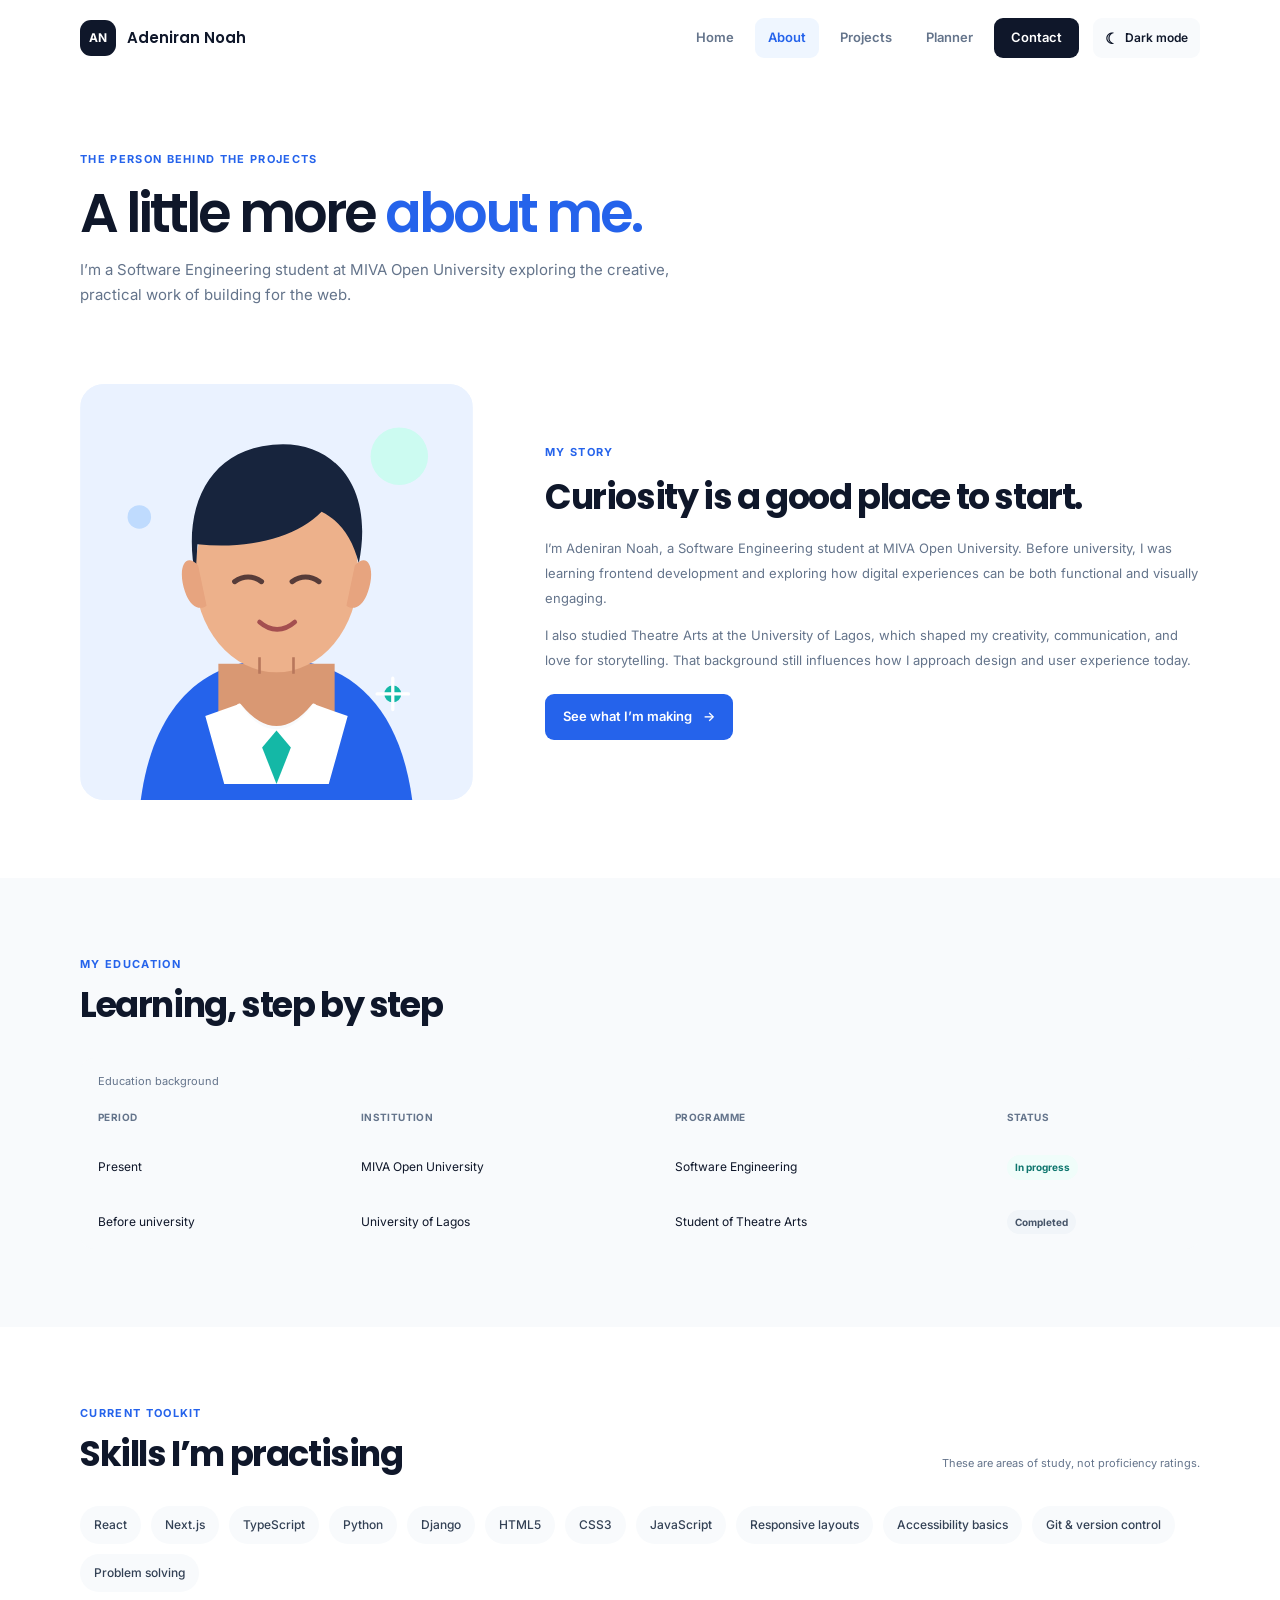
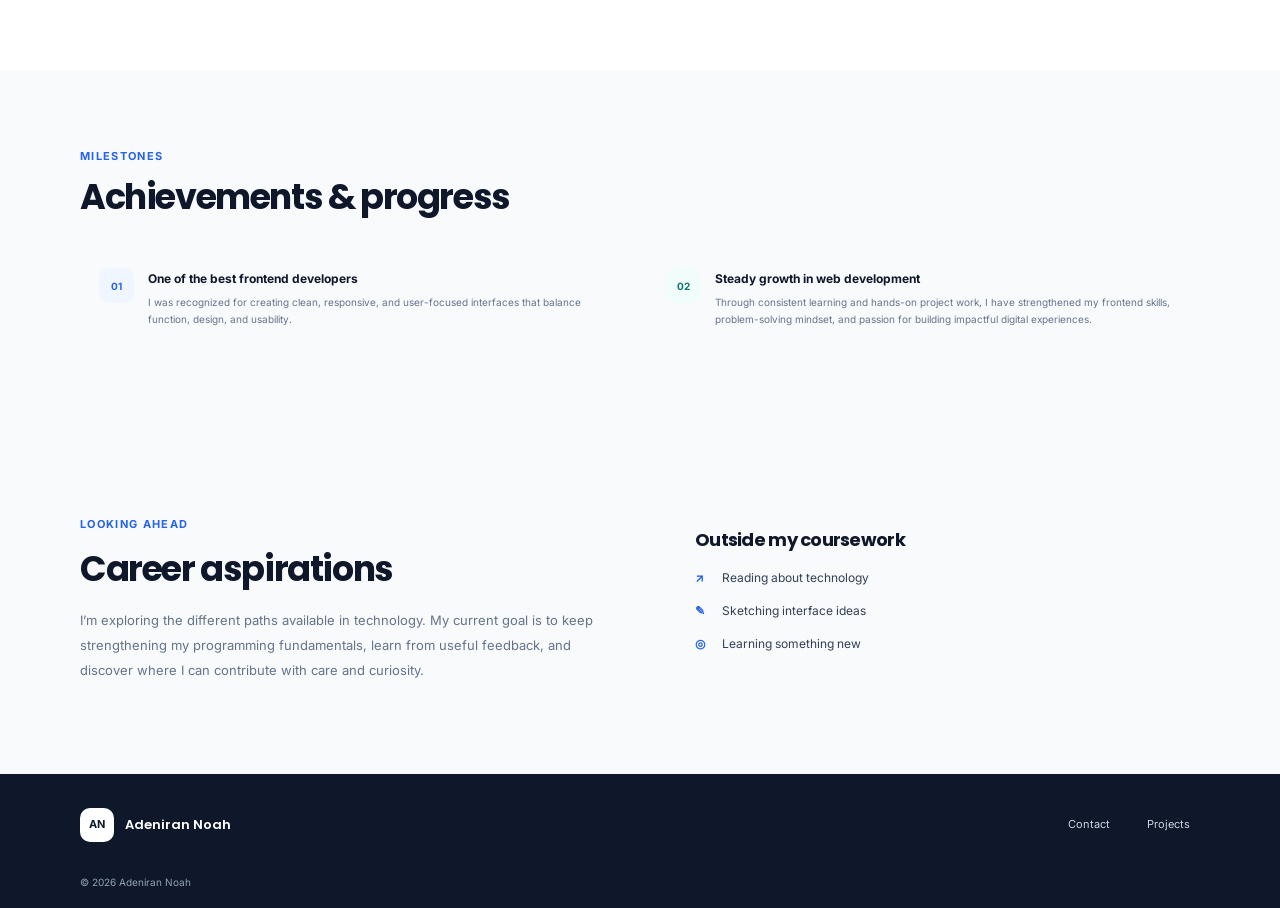
==== about.html @ 0b67131f "first commit" ====
<!doctype html>
<html lang="en">
<head>
  <meta charset="utf-8">
  <meta name="viewport" content="width=device-width, initial-scale=1">
  <meta name="description" content="Learn about Adeniran Noah's studies, interests, and goals as a Software Engineering student.">
  <meta name="theme-color" content="#0f172a">
  <title>About | Adeniran Noah</title>
  <link rel="preconnect" href="https://fonts.googleapis.com">
  <link rel="preconnect" href="https://fonts.gstatic.com" crossorigin>
  <link href="https://fonts.googleapis.com/css2?family=Inter:wght@400;500;600;700&family=Poppins:wght@500;600;700&display=swap" rel="stylesheet">
  <link rel="stylesheet" href="css/style.css">
  <script src="js/main.js" defer></script>
</head>
<body>
  <a class="skip-link" href="#main">Skip to content</a>
  <header class="site-header"><nav class="nav container" aria-label="Main navigation">
    <a class="brand" href="index.html" aria-label="Adeniran Noah home"><span class="brand-mark">AN</span><span>Adeniran Noah</span></a>
    <button class="menu-toggle" type="button" aria-expanded="false" aria-controls="primary-menu" aria-label="Open navigation menu"><span></span><span></span><span></span></button>
    <ul class="nav-links" id="primary-menu"><li><a href="index.html">Home</a></li><li><a href="about.html" aria-current="page">About</a></li><li><a href="projects.html">Projects</a></li><li><a href="planner.html">Planner</a></li><li><a class="nav-contact" href="contact.html">Contact</a></li><li><button class="theme-toggle" type="button" data-theme-toggle aria-label="Switch to dark mode"><span class="theme-toggle-icon" aria-hidden="true">☾</span><span class="theme-toggle-label">Dark mode</span></button></li></ul>
  </nav></header>
  <main id="main">
    <section class="page-hero container"><p class="eyebrow">THE PERSON BEHIND THE PROJECTS</p><h1>A little more <span class="text-blue">about me.</span></h1><p>I’m a Software Engineering student at MIVA Open University exploring the creative, practical work of building for the web.</p></section>
    <section class="section container about-intro">
      <div class="about-photo"><img src="assets/images/student-portrait.svg" alt="Illustrated portrait placeholder for Adeniran Noah"></div>
      <div class="about-copy"><p class="eyebrow">MY STORY</p><h2>Curiosity is a good place to start.</h2><p>I’m Adeniran Noah, a Software Engineering student at MIVA Open University. Before university, I was learning frontend development and exploring how digital experiences can be both functional and visually engaging.</p><p>I also studied Theatre Arts at the University of Lagos, which shaped my creativity, communication, and love for storytelling. That background still influences how I approach design and user experience today.</p><a class="button button-primary" href="projects.html">See what I’m making <span aria-hidden="true">→</span></a></div>
    </section>
    <section class="section section-tint"><div class="container">
      <div class="section-heading"><div><p class="eyebrow">MY EDUCATION</p><h2>Learning, step by step</h2></div></div>
      <div class="table-wrap"><table class="education-table"><caption>Education background</caption><thead><tr><th scope="col">Period</th><th scope="col">Institution</th><th scope="col">Programme</th><th scope="col">Status</th></tr></thead><tbody><tr><td>Present</td><td>MIVA Open University</td><td>Software Engineering</td><td><span class="status-pill">In progress</span></td></tr><tr><td>Before university</td><td>University of Lagos</td><td>Student of Theatre Arts</td><td><span class="status-pill status-muted">Completed</span></td></tr></tbody></table></div>
    </div></section>
    <section class="section container">
      <div class="section-heading"><div><p class="eyebrow">CURRENT TOOLKIT</p><h2>Skills I’m practising</h2></div><p class="section-note">These are areas of study, not proficiency ratings.</p></div>
      <ul class="chip-list"><li>React</li><li>Next.js</li><li>TypeScript</li><li>Python</li><li>Django</li><li>HTML5</li><li>CSS3</li><li>JavaScript</li><li>Responsive layouts</li><li>Accessibility basics</li><li>Git &amp; version control</li><li>Problem solving</li></ul>
    </section>
    <section class="section section-tint" id="achievements"><div class="container">
      <div class="section-heading"><div><p class="eyebrow">MILESTONES</p><h2>Achievements &amp; progress</h2></div></div>
      <div class="achievement-grid">
        <article class="achievement-card"><span class="achievement-mark" aria-hidden="true">01</span><div><h3>One of the best frontend developers</h3><p>I was recognized for creating clean, responsive, and user-focused interfaces that balance function, design, and usability.</p></div></article>
        <article class="achievement-card"><span class="achievement-mark achievement-mark-teal" aria-hidden="true">02</span><div><h3>Steady growth in web development</h3><p>Through consistent learning and hands-on project work, I have strengthened my frontend skills, problem-solving mindset, and passion for building impactful digital experiences.</p></div></article>
      </div>
    </div></section>
    <section class="section section-tint"><div class="container two-column-section">
      <article><p class="eyebrow">LOOKING AHEAD</p><h2>Career aspirations</h2><p>I’m exploring the different paths available in technology. My current goal is to keep strengthening my programming fundamentals, learn from useful feedback, and discover where I can contribute with care and curiosity.</p></article>
      <aside class="interest-card"><h2>Outside my coursework</h2><ul class="interest-list"><li><span aria-hidden="true">↗</span> Reading about technology</li><li><span aria-hidden="true">✎</span> Sketching interface ideas</li><li><span aria-hidden="true">◎</span> Learning something new</li></ul></aside>
    </div></section>
  </main>
  <footer class="site-footer"><div class="container footer-inner"><a class="brand brand-footer" href="index.html"><span class="brand-mark">AN</span><span>Adeniran Noah</span></a><p></p><div class="footer-links"><a href="contact.html">Contact</a><a href="projects.html">Projects</a></div></div><div class="container footer-bottom"><span>© <span data-current-year>2026</span> Adeniran Noah</span></div></footer>
</body>
</html>
---- css/style.css ----
:root {
  color-scheme: light;
  --navy: #0f172a;
  --blue: #2563eb;
  --blue-dark: #1d4ed8;
  --teal: #14b8a6;
  --background: #f8fafc;
  --surface: #ffffff;
  --text: #0f172a;
  --muted: #64748b;
  --border: #e2e8f0;
  --success: #16a34a;
  --error: #dc2626;
  --shadow: none;
  --radius: 16px;
  --font-body: "Inter", sans-serif;
  --font-heading: "Poppins", sans-serif;
}

html[data-theme="dark"] {
  color-scheme: dark;
  --background: #0b1120;
  --surface: #0f172a;
  --text: #e2e8f0;
  --muted: #94a3b8;
  --border: #334155;
  --success: #4ade80;
  --error: #f87171;
}

* { box-sizing: border-box; }
*, *::before, *::after { box-shadow: none !important; }
html { scroll-behavior: smooth; }
body { margin: 0; background: var(--surface); color: var(--text); font-family: var(--font-body); font-size: 16px; line-height: 1.65; -webkit-font-smoothing: antialiased; }
img { display: block; max-width: 100%; }
a { color: inherit; }
button, input, select, textarea { font: inherit; }
button { cursor: pointer; }
:focus-visible { outline: 3px solid #60a5fa; outline-offset: 3px; }
.site-header, .skill-card, .featured-card, .project-card, .stat-card, .progress-card, .task-card, .add-task-panel, .contact-form-card, .interest-card, .achievement-card, .cta-panel, .floating-note, .detail-box, .note, .panel, .card, .dialog, .contact-detail, .demo-notice, .form-field input, .form-field select, .form-field textarea, .button, .nav-contact { box-shadow: none !important; }
.site-header { backdrop-filter: none !important; }
.site-header { animation: fade-in .45s ease-out both; }
.hero-copy, .page-hero { animation: rise-in .65s cubic-bezier(.2, .7, .2, 1) both; }
.hero-art { animation: rise-in .75s cubic-bezier(.2, .7, .2, 1) .12s both; }
.section-heading, .intro-grid, .about-intro, .two-column-section, .contact-layout, .planner-layout { animation: rise-in .65s cubic-bezier(.2, .7, .2, 1) both; }
.skill-card, .featured-card, .achievement-card, .project-card { animation: rise-in .55s cubic-bezier(.2, .7, .2, 1) both; }
.skill-card:nth-child(2), .featured-card:nth-child(2), .achievement-card:nth-child(2), .project-card:nth-child(2) { animation-delay: .1s; }
.skill-card:nth-child(3), .project-card:nth-child(3) { animation-delay: .2s; }
.floating-note { animation: fade-in .6s ease-out .3s both; }
@keyframes rise-in {
  from { opacity: 0; transform: translateY(16px); }
  to { opacity: 1; transform: translateY(0); }
}
@keyframes fade-in {
  from { opacity: 0; }
  to { opacity: 1; }
}
.container { width: min(1120px, calc(100% - 48px)); margin-inline: auto; }
.skip-link { position: absolute; z-index: 20; top: 8px; left: 8px; padding: 10px 14px; transform: translateY(-160%); border-radius: 8px; background: var(--navy); color: white; }
.skip-link:focus { transform: translateY(0); }
.site-header { position: sticky; z-index: 10; top: 0; border-bottom: 0; background: rgb(255 255 255 / 94%); }
.nav { min-height: 76px; display: flex; align-items: center; justify-content: space-between; gap: 24px; }
.brand { display: inline-flex; align-items: center; gap: 11px; color: var(--navy); font-family: var(--font-heading); font-size: 15px; font-weight: 600; text-decoration: none; white-space: nowrap; }
.brand-mark { width: 36px; height: 36px; display: grid; place-items: center; border-radius: 11px; background: var(--navy); color: white; font-family: var(--font-body); font-size: 12px; font-weight: 700; letter-spacing: -.04em; }
.nav-links { display: flex; align-items: center; gap: 8px; margin: 0; padding: 0; list-style: none; }
.nav-links a { display: inline-flex; align-items: center; min-height: 40px; padding: 0 13px; border-radius: 9px; color: var(--muted); font-size: 13px; font-weight: 600; text-decoration: none; transition: color .18s ease, background .18s ease; }
.nav-links a:hover, .nav-links a[aria-current="page"] { background: #eff6ff; color: var(--blue); }
.nav-links .nav-contact { padding-inline: 17px; border: 0; border-radius: 9px; background: var(--navy); color: white; }
.nav-links .nav-contact:hover, .nav-links .nav-contact[aria-current="page"] { background: var(--blue); color: white; }
.theme-toggle { display: inline-flex; align-items: center; justify-content: center; gap: 7px; min-height: 40px; margin-left: 6px; padding: 0 12px; border: 0; border-radius: 9px; background: #f8fafc; color: var(--text); font-size: 12px; font-weight: 600; white-space: nowrap; cursor: pointer; transition: background .18s ease, color .18s ease; }
.theme-toggle:hover { background: #eff6ff; color: var(--blue); }
.theme-toggle-icon { font-size: 15px; line-height: 1; }
.menu-toggle { display: none; }
.hero { min-height: 590px; display: grid; grid-template-columns: 1.08fr .92fr; align-items: center; gap: 54px; padding-block: 74px 82px; }
.hero-copy { position: relative; z-index: 1; }
.eyebrow { margin: 0 0 14px; color: var(--blue); font-size: 11px; font-weight: 700; letter-spacing: .12em; line-height: 1.5; }
.status-dot { display: inline-block; width: 7px; height: 7px; margin-right: 7px; border-radius: 50%; background: var(--teal); }
h1, h2, h3, p { margin-top: 0; }
h1, h2, h3 { font-family: var(--font-heading); }
h1 { margin-bottom: 21px; font-size: clamp(40px, 5.2vw, 61px); font-weight: 600; letter-spacing: -.055em; line-height: 1.16; }
.text-blue { color: var(--blue); }
.hero-lede { max-width: 510px; margin-bottom: 28px; color: var(--muted); font-size: 17px; line-height: 1.8; }
.hero-actions { display: flex; flex-wrap: wrap; gap: 12px; }
.button { min-height: 46px; display: inline-flex; align-items: center; justify-content: center; gap: 11px; padding: 11px 17px; border: 1px solid transparent; border-radius: 9px; font-size: 13px; font-weight: 600; text-align: center; text-decoration: none; transition: transform .18s ease, background .18s ease; }
.button:hover { transform: translateY(-2px); }
.button-primary { background: var(--blue); color: white; }
.button-primary:hover { background: var(--blue-dark); }
.button-secondary { border-color: var(--border); background: white; color: var(--navy); }
.button-secondary:hover { border-color: #bfdbfe; background: #eff6ff; }
.hero-meta { display: flex; flex-wrap: wrap; align-items: center; gap: 10px; margin-top: 40px; color: var(--muted); font-size: 11px; }
.hero-meta strong { color: var(--navy); font-size: 12px; }
.meta-divider { width: 1px; height: 15px; margin-inline: 5px; background: var(--border); }
.hero-art { position: relative; min-height: 410px; display: grid; place-items: center; }
.portrait-frame { position: relative; z-index: 1; width: min(340px, 80%); aspect-ratio: 1 / 1.04; overflow: hidden; border: 10px solid white; border-radius: 44% 44% 28px 28px; background: #e8f1ff; transform: rotate(2deg); }
.portrait-frame img { width: 100%; height: 100%; object-fit: cover; }
.hero-shape { position: absolute; right: 3%; bottom: 1%; width: 85%; height: 76%; border-radius: 48% 52% 30% 34%; background: #eff6ff; transform: rotate(-8deg); }
.floating-note { position: absolute; z-index: 2; right: 0; bottom: 43px; display: flex; align-items: center; gap: 11px; padding: 13px 17px; border: 0; border-radius: 13px; background: white; }
.floating-note strong, .floating-note small { display: block; }
.floating-note strong { font-size: 11px; }
.floating-note small { color: var(--muted); font-size: 10px; }
.section { padding-block: 78px; }
.section-tint { background: var(--background); }
.intro-grid { display: grid; grid-template-columns: 1fr 1fr; align-items: center; gap: 80px; }
.intro-grid h2, .section-heading h2, .about-copy h2, .two-column-section h2, .contact-info h2 { margin-bottom: 0; font-size: clamp(26px, 3vw, 35px); letter-spacing: -.04em; line-height: 1.28; }
.intro-body p { margin-bottom: 15px; color: var(--muted); font-size: 14px; line-height: 1.9; }
.text-link { display: inline-flex; align-items: center; gap: 9px; border: 0; background: transparent; color: var(--blue); font-size: 12px; font-weight: 700; text-decoration: none; cursor: pointer; }
.text-link:hover { color: var(--blue-dark); }
.section-heading { display: flex; align-items: end; justify-content: space-between; gap: 24px; margin-bottom: 30px; }
.section-heading .eyebrow { margin-bottom: 10px; }
.skill-grid { display: grid; grid-template-columns: repeat(3, 1fr); gap: 18px; }
.skill-card { padding: 25px; border: 0; border-radius: var(--radius); background: #f8fafc; transition: transform .2s ease, background .2s ease; }
.skill-card:hover { transform: translateY(-2px); }
.skill-card h3 { margin-bottom: 8px; font-size: 15px; }
.skill-card p, .featured-card p { margin-bottom: 0; color: var(--muted); font-size: 12px; line-height: 1.8; }
.featured-grid { display: grid; grid-template-columns: repeat(2, 1fr); gap: 18px; }
.featured-card { overflow: hidden; border: 0; border-radius: var(--radius); background: #f8fafc; transition: transform .2s ease; }
.featured-card:hover { transform: translateY(-3px); }
.featured-card > img { width: 100%; height: 190px; object-fit: cover; background: #eff6ff; }
.featured-card:hover > img { transform: scale(1.025); transition: transform .35s ease; }
.featured-card > div { padding: 20px 22px 22px; }
.featured-card h3 { margin: 9px 0; font-size: 18px; }
.featured-card .text-link { margin-top: 15px; }
.tag { display: inline-flex; padding: 5px 9px; border-radius: 99px; background: #eff6ff; color: var(--blue); font-size: 10px; font-weight: 700; }
.tag-teal { background: #f0fdfa; color: #0f766e; }.tag-violet { background: #f5f3ff; color: #6d28d9; }
.cta-panel { display: flex; align-items: center; justify-content: space-between; gap: 30px; margin-block: 70px 78px; padding: 34px 40px; border-radius: 20px; background: var(--navy); color: white; }
.cta-panel .eyebrow { color: #93c5fd; }.cta-panel h2 { max-width: 530px; margin-bottom: 8px; font-size: 25px; }.cta-panel p:not(.eyebrow) { margin: 0; color: #cbd5e1; font-size: 12px; }
.button-light { flex: 0 0 auto; background: white; color: var(--navy); }.button-light:hover { background: #eff6ff; }
.page-hero { padding-block: 75px 28px; }
.page-hero h1 { margin-bottom: 14px; font-size: clamp(38px, 5vw, 54px); }
.page-hero > p:last-child { max-width: 650px; margin-bottom: 0; color: var(--muted); font-size: 15px; }
.about-intro { display: grid; grid-template-columns: .75fr 1.25fr; align-items: center; gap: 72px; padding-top: 48px; }
.about-photo { overflow: hidden; border-radius: 24px; background: #eff6ff; }
.about-photo img { width: 100%; aspect-ratio: 1 / 1.06; object-fit: cover; }
.about-copy h2 { margin-bottom: 17px; }
.about-copy p:not(.eyebrow) { color: var(--muted); font-size: 13px; line-height: 1.9; }
.about-copy .button { margin-top: 8px; }
.table-wrap { overflow-x: auto; border: 0; border-radius: 14px; background: #f8fafc; }
.education-table { width: 100%; min-width: 640px; border-collapse: collapse; text-align: left; }
.education-table caption { padding: 14px 18px 4px; color: var(--muted); font-size: 11px; text-align: left; }
.education-table th, .education-table td { padding: 15px 18px; border-bottom: 0; font-size: 12px; }
.education-table th { color: var(--muted); font-size: 10px; letter-spacing: .04em; text-transform: uppercase; }
.education-table tbody tr:last-child td { border-bottom: 0; }
.status-pill { display: inline-block; padding: 4px 8px; border-radius: 20px; background: #f0fdfa; color: #0f766e; font-size: 10px; font-weight: 700; }
.status-muted { background: #f1f5f9; color: #475569; }
.section-note { margin: 0 0 4px; color: var(--muted); font-size: 11px; }
.chip-list { display: flex; flex-wrap: wrap; gap: 10px; margin: 0; padding: 0; list-style: none; }
.chip-list li { padding: 9px 14px; border: 0; border-radius: 99px; background: #f8fafc; color: #334155; font-size: 12px; font-weight: 500; }
.achievement-grid { display: grid; grid-template-columns: repeat(2, 1fr); gap: 14px; }
.achievement-card { display: flex; align-items: flex-start; gap: 14px; padding: 19px; border: 0; border-radius: 13px; background: #f8fafc; }
.achievement-mark { width: 35px; height: 35px; display: grid; flex: 0 0 auto; place-items: center; border-radius: 10px; background: #eff6ff; color: var(--blue); font-size: 10px; font-weight: 700; }
.achievement-mark-teal { background: #f0fdfa; color: #0f766e; }
.achievement-card h3 { margin: 1px 0 5px; font-family: var(--font-body); font-size: 12px; font-weight: 700; }
.achievement-card p { margin: 0; color: var(--muted); font-size: 10px; line-height: 1.7; }
.two-column-section { display: grid; grid-template-columns: 1fr 1fr; gap: 60px; align-items: center; }
.two-column-section article > p:not(.eyebrow) { margin: 17px 0 0; color: var(--muted); font-size: 13px; line-height: 1.9; }
.interest-card { padding: 25px; border: 0; border-radius: var(--radius); background: #f8fafc; }
.interest-card h2 { font-size: 18px; }
.interest-list { display: grid; gap: 13px; margin: 17px 0; padding: 0; list-style: none; color: #334155; font-size: 12px; }
.interest-list span { display: inline-block; width: 24px; color: var(--blue); font-weight: 700; }
.small-muted { color: var(--muted); font-size: 10px; }
.interest-card .small-muted { margin-bottom: 0; }
.projects-grid { display: grid; grid-template-columns: repeat(3, 1fr); align-items: stretch; gap: 18px; padding-top: 35px; }
.project-card { overflow: hidden; border: 0; border-radius: var(--radius); background: #f8fafc; transition: transform .2s ease; scroll-margin-top: 100px; }
.project-card:hover { transform: translateY(-2px); }
.project-image { width: 100%; aspect-ratio: 1.65; object-fit: cover; background: #eff6ff; transition: transform .35s ease; }
.project-card:hover .project-image { transform: scale(1.025); }
.project-content { padding: 20px; }
.project-topline { display: flex; align-items: center; justify-content: space-between; }
.project-number { color: #94a3b8; font-size: 11px; font-weight: 700; }
.project-content h2 { margin: 13px 0 9px; font-size: 18px; letter-spacing: -.025em; }
.project-content > p { min-height: 88px; margin-bottom: 16px; color: var(--muted); font-size: 12px; line-height: 1.8; }
.tech-list { display: flex; flex-wrap: wrap; gap: 7px; margin: 0 0 16px; padding: 0; list-style: none; }
.tech-list li { padding: 4px 8px; border: 0; border-radius: 5px; background: #eef2ff; color: #475569; font-size: 9px; }
.project-note, .planner-tip { display: flex; align-items: center; gap: 0; margin-top: 28px; margin-bottom: 78px; padding: 17px 19px; border: 0; border-radius: 12px; background: #f8fbff; }
.project-note p, .planner-tip p { margin: 0; color: #475569; font-size: 11px; line-height: 1.8; }
.project-note strong, .planner-tip strong { color: var(--navy); }
.delete-dialog { width: min(420px, calc(100% - 32px)); padding: 26px; border: 0; border-radius: 16px; color: var(--text); }
.delete-dialog::backdrop { background: rgb(15 23 42 / 55%); }
.delete-dialog h2 { margin-bottom: 8px; font-size: 22px; }
.delete-dialog > p:not(.eyebrow) { margin-bottom: 22px; color: var(--muted); font-size: 13px; }
.delete-dialog-actions { display: flex; justify-content: flex-end; gap: 10px; }
.button-danger { background: var(--error); color: white; }
.button-danger:hover { background: #b91c1c; }
.planner-hero { padding-bottom: 12px; }
.planner-layout { display: grid; grid-template-columns: minmax(0, 1fr) 320px; align-items: start; gap: 30px; padding-top: 30px; }
.planner-heading { display: flex; align-items: end; justify-content: space-between; gap: 15px; margin-bottom: 20px; }
.planner-heading .eyebrow { margin-bottom: 7px; }
.planner-heading h2 { margin: 0; font-size: 24px; letter-spacing: -.035em; }
.local-badge { padding: 6px 9px; border: 0; border-radius: 99px; background: #f0fdf4; color: #15803d; font-size: 9px; font-weight: 600; white-space: nowrap; }
.local-badge span { margin-right: 4px; font-size: 8px; }
.stats-grid { display: grid; grid-template-columns: repeat(4, 1fr); gap: 11px; }
.stat-card { position: relative; min-height: 104px; padding: 17px 15px; border: 0; border-radius: 12px; background: #f8fafc; }
.stat-card > span:first-child { display: block; color: var(--muted); font-size: 10px; }
.stat-card strong { display: block; margin-top: 5px; font-family: var(--font-heading); font-size: 25px; }
.stat-blue { background: #eff6ff; color: var(--blue); }.stat-amber { background: #fffbeb; color: #d97706; }.stat-green { background: #f0fdf4; color: var(--success); }.stat-teal { background: #f0fdfa; color: #0f766e; }
.progress-card { margin-top: 13px; padding: 17px; border: 0; border-radius: 12px; background: #f8fafc; }
.progress-label { display: flex; justify-content: space-between; gap: 10px; margin-bottom: 10px; font-size: 10px; font-weight: 600; }
.progress-label span:last-child { color: var(--muted); font-weight: 400; }
.progress-track { height: 7px; overflow: hidden; border-radius: 9px; background: #e2e8f0; }
.progress-track span { width: 0; height: 100%; display: block; border-radius: inherit; background: var(--teal); transition: width .25s ease; }
.task-list-section { margin-top: 27px; }
.task-toolbar { display: flex; align-items: center; justify-content: space-between; gap: 12px; margin-bottom: 13px; }
.task-toolbar h2 { margin: 0; font-size: 17px; }
.task-toolbar p { margin: 2px 0 0; }
.filter-label { display: flex; align-items: center; gap: 7px; color: var(--muted); font-size: 10px; }
.filter-label select { min-height: 35px; padding: 5px 34px 5px 9px; border: 0; border-radius: 7px; background: #f8fafc; color: var(--text); font-size: 10px; }
.task-list { display: grid; gap: 9px; }
.task-card { display: grid; grid-template-columns: 19px minmax(0, 1fr) auto; align-items: center; gap: 12px; padding: 14px; border: 0; border-radius: 11px; background: #f8fafc; }
.task-check { width: 17px; height: 17px; accent-color: var(--blue); cursor: pointer; }
.task-details { min-width: 0; }
.task-details h3 { overflow-wrap: anywhere; margin: 0 0 3px; font-family: var(--font-body); font-size: 12px; font-weight: 600; }
.task-details p { margin: 0; color: var(--muted); font-size: 10px; }
.task-card.is-complete .task-details h3 { color: #94a3b8; text-decoration: line-through; }
.task-actions { display: flex; align-items: center; gap: 10px; }
.priority { padding: 4px 7px; border-radius: 99px; font-size: 9px; font-weight: 600; white-space: nowrap; }
.priority-low { background: #f1f5f9; color: #475569; }.priority-medium { background: #fffbeb; color: #b45309; }.priority-high { background: #fef2f2; color: #b91c1c; }
.delete-task { border: 0; background: none; color: var(--muted); font-size: 10px; }
.delete-task:hover { color: var(--error); }
.empty-state { padding: 30px 20px; border: 0; border-radius: 12px; background: #f8fafc; text-align: center; }
.empty-state h3 { margin-bottom: 5px; font-size: 14px; }
.empty-state p { margin: 0; color: var(--muted); font-size: 11px; }
.add-task-panel { padding: 23px; border: 0; border-radius: 15px; background: #f8fafc; }
.add-task-panel .eyebrow { margin-bottom: 6px; }
.add-task-panel h2 { margin-bottom: 5px; font-size: 20px; }
.panel-intro { margin-bottom: 19px; color: var(--muted); font-size: 11px; line-height: 1.7; }
.form-field { display: grid; gap: 6px; margin-bottom: 13px; }
.form-field label { color: #334155; font-size: 10px; font-weight: 600; }
.form-field label span { color: var(--error); }
.form-field input, .form-field select, .form-field textarea { width: 100%; min-height: 42px; padding: 10px 11px; border: 1px solid #d5d9e1; border-radius: 8px; background: white; color: var(--text); font-size: 11px; outline: none; }
.form-field select, .filter-label select { appearance: none; background-image: url("data:image/svg+xml,%3Csvg xmlns='http://www.w3.org/2000/svg' width='16' height='16' viewBox='0 0 16 16' fill='none'%3E%3Cpath d='m3 6 5 5 5-5' stroke='%230f172a' stroke-width='1.7' stroke-linecap='round' stroke-linejoin='round'/%3E%3C/svg%3E"); background-repeat: no-repeat; background-position: right 14px center; background-size: 14px; cursor: pointer; }
.form-field select { padding-right: 42px; }
.form-field textarea { min-height: 120px; resize: vertical; }
.form-field input::placeholder, .form-field textarea::placeholder { color: #94a3b8; }
.form-field [aria-invalid="true"] { border-color: var(--error); }
.form-field input:focus, .form-field select:focus, .form-field textarea:focus { border-color: var(--blue); outline: none; box-shadow: none; }
.field-error { min-height: 0; color: var(--error); font-size: 10px; line-height: 1.4; }
.field-error:empty { display: none; }
.button-full { width: 100%; }
.form-footnote { margin: 11px 0 0; color: var(--muted); font-size: 9px; text-align: center; }
.form-message { margin-top: 10px; font-size: 10px; line-height: 1.6; }
.message-error { color: var(--error); }.message-success { color: #15803d; }
.notice { margin-bottom: 12px; padding: 12px; border: 0; border-radius: 8px; background: #fef2f2; color: #991b1b; font-size: 11px; }
.notice[hidden] { display: none; }
.planner-tip { margin-bottom: 75px; }
.contact-layout { display: grid; grid-template-columns: .8fr 1.2fr; align-items: start; gap: 65px; padding-top: 45px; }
.contact-info h2 { margin-bottom: 13px; font-size: 28px; }
.contact-info > p:not(.eyebrow) { color: var(--muted); font-size: 12px; line-height: 1.8; }
.contact-detail { display: flex; align-items: center; gap: 12px; margin-top: 21px; }
.contact-detail div > * { display: block; }
.contact-detail div > span:first-child { color: var(--muted); font-size: 9px; }
.contact-detail div a, .contact-detail div strong { color: var(--navy); font-size: 11px; font-weight: 600; text-decoration: none; }
.demo-notice { margin-top: 28px; padding: 15px; border: 0; border-radius: 11px; background: #f8fbff; }
.demo-notice strong { color: var(--blue); font-size: 11px; }
.demo-notice p { margin: 5px 0 0; color: var(--muted); font-size: 10px; line-height: 1.7; }
.contact-form-card { padding: 27px; border: 0; border-radius: 16px; background: #f8fafc; }
.contact-form-card .form-field { margin-bottom: 17px; }
.contact-form-card .form-field label { font-size: 11px; }
.contact-form-card .form-field input, .contact-form-card .form-field textarea { font-size: 12px; }
.site-footer { padding-block: 34px 18px; background: var(--navy); color: white; }
.footer-inner { display: flex; align-items: center; justify-content: space-between; gap: 20px; padding-bottom: 20px; }
.brand-footer { color: white; font-size: 13px; }
.brand-footer .brand-mark { width: 34px; height: 34px; border-radius: 10px; background: white; color: var(--navy); font-size: 11px; }
.footer-inner > p { margin: 0; color: #cbd5e1; font-size: 10px; }
.footer-links { display: flex; gap: 17px; }
.footer-links a { padding: 7px 10px; border-radius: 7px; color: #cbd5e1; font-size: 11px; text-decoration: none; transition: color .18s ease, background .18s ease; }
.footer-links a:hover { background: rgb(255 255 255 / 10%); color: white; }
.footer-bottom { display: flex; justify-content: space-between; gap: 15px; padding-top: 12px; color: #94a3b8; font-size: 10px; }

html[data-theme="dark"] body,
html[data-theme="dark"] .site-header,
html[data-theme="dark"] .site-footer { background-color: var(--surface); color: var(--text); }
html[data-theme="dark"] .site-header { background: rgb(15 23 42 / 94%); }
html[data-theme="dark"] .section-tint,
html[data-theme="dark"] .skill-card,
html[data-theme="dark"] .featured-card,
html[data-theme="dark"] .project-card,
html[data-theme="dark"] .stat-card,
html[data-theme="dark"] .progress-card,
html[data-theme="dark"] .task-card,
html[data-theme="dark"] .add-task-panel,
html[data-theme="dark"] .contact-form-card,
html[data-theme="dark"] .interest-card,
html[data-theme="dark"] .achievement-card,
html[data-theme="dark"] .table-wrap,
html[data-theme="dark"] .empty-state,
html[data-theme="dark"] .floating-note,
html[data-theme="dark"] .filter-label select,
html[data-theme="dark"] .theme-toggle,
html[data-theme="dark"] .menu-toggle { background-color: #111c30; }
html[data-theme="dark"] .brand,
html[data-theme="dark"] .nav-links a,
html[data-theme="dark"] .project-content h2,
html[data-theme="dark"] .education-table,
html[data-theme="dark"] .task-details h3,
html[data-theme="dark"] .form-field label,
html[data-theme="dark"] .theme-toggle,
html[data-theme="dark"] .menu-toggle span { color: var(--text); }
html[data-theme="dark"] .brand-mark { background: #e2e8f0; color: #0f172a; }
html[data-theme="dark"] .nav-links a:hover,
html[data-theme="dark"] .nav-links a[aria-current="page"],
html[data-theme="dark"] .theme-toggle:hover { background: #1e3a5f; color: #bfdbfe; }
html[data-theme="dark"] .nav-links .nav-contact { background: var(--blue); color: white; }
html[data-theme="dark"] .nav-links .nav-contact:hover { background: #1d4ed8; color: white; }
html[data-theme="dark"] .button-secondary,
html[data-theme="dark"] .form-field input,
html[data-theme="dark"] .form-field select,
html[data-theme="dark"] .form-field textarea,
html[data-theme="dark"] .dialog-close { border-color: #334155; background-color: #111c30; color: var(--text); }
html[data-theme="dark"] .button-secondary:hover { background: #1e293b; }
html[data-theme="dark"] .project-note,
html[data-theme="dark"] .planner-tip,
html[data-theme="dark"] .demo-notice { background: #111c30; }
html[data-theme="dark"] .project-note p,
html[data-theme="dark"] .planner-tip p,
html[data-theme="dark"] .project-note strong,
html[data-theme="dark"] .planner-tip strong { color: var(--text); }
html[data-theme="dark"] .tag,
html[data-theme="dark"] .chip-list li,
html[data-theme="dark"] .tech-list li,
html[data-theme="dark"] .achievement-mark,
html[data-theme="dark"] .status-pill,
html[data-theme="dark"] .status-muted,
html[data-theme="dark"] .local-badge,
html[data-theme="dark"] .priority-low,
html[data-theme="dark"] .priority-medium,
html[data-theme="dark"] .priority-high { background-color: #1e293b; color: #cbd5e1; }
html[data-theme="dark"] .tag-teal,
html[data-theme="dark"] .achievement-mark-teal { background-color: #123b3b; color: #99f6e4; }
html[data-theme="dark"] .tag-violet { background-color: #312e50; color: #ddd6fe; }
html[data-theme="dark"] .site-footer { background: #080d18; }
html[data-theme="dark"] .brand-footer .brand-mark { background: white; color: #0f172a; }
html[data-theme="dark"] .delete-dialog { background: #111c30; color: var(--text); }
html[data-theme="dark"] .delete-dialog::backdrop { background: rgb(0 0 0 / 70%); }

@media (min-width: 1300px) {
  .hero { min-height: 635px; }
}
@media (max-width: 900px) {
  .nav-links { gap: 20px; }
  .hero { min-height: 520px; gap: 22px; }
  .hero-art { min-height: 350px; }
  .intro-grid { gap: 45px; }
  .planner-layout { grid-template-columns: minmax(0, 1fr) 285px; gap: 18px; }
  .stats-grid { grid-template-columns: repeat(2, 1fr); }
  .projects-grid { grid-template-columns: repeat(2, 1fr); }
  .contact-layout { gap: 35px; }
}
@media (max-width: 680px) {
  .container { width: min(100% - 36px, 540px); }
  .nav { min-height: 66px; }
  .menu-toggle { width: 40px; height: 40px; display: grid; align-content: center; justify-items: center; gap: 5px; border: 0; border-radius: 9px; background: #f8fafc; }
  .menu-toggle span { width: 17px; height: 2px; border-radius: 2px; background: var(--navy); transition: transform .18s ease; }
  .menu-toggle[aria-expanded="true"] span:first-child { transform: translateY(7px) rotate(45deg); }
  .menu-toggle[aria-expanded="true"] span:nth-child(2) { opacity: 0; }
  .menu-toggle[aria-expanded="true"] span:last-child { transform: translateY(-7px) rotate(-45deg); }
  .nav-links { position: absolute; top: calc(100% + 1px); right: 0; left: 0; display: none; align-items: stretch; gap: 0; padding: 8px 18px 16px; border-bottom: 0; background: white; }
  .nav-links.is-open { display: flex; flex-direction: column; }
  .nav-links li { padding-block: 5px; }
  .nav-links a { display: flex; padding: 8px 12px; }
  .nav-links .nav-contact { display: inline-flex; padding: 8px 13px; }
  .theme-toggle { justify-content: flex-start; margin: 5px 0 0; }
  .hero { min-height: auto; grid-template-columns: 1fr; gap: 15px; padding-block: 56px 50px; }
  h1 { font-size: clamp(39px, 10.5vw, 53px); }
  .hero-lede { font-size: 15px; }
  .hero-art { min-height: 330px; margin-inline: 12px; }
  .portrait-frame { width: min(270px, 73%); }
  .floating-note { right: 0; bottom: 28px; }
  .hero-meta { margin-top: 25px; }
  .section { padding-block: 55px; }
  .intro-grid, .two-column-section { grid-template-columns: 1fr; gap: 18px; }
  .intro-grid h2 br { display: none; }
  .section-heading { align-items: start; flex-direction: column; gap: 13px; margin-bottom: 23px; }
  .skill-grid, .featured-grid { grid-template-columns: 1fr; }
  .achievement-grid { grid-template-columns: 1fr; }
  .skill-card { padding: 21px; }
  .featured-card { display: grid; grid-template-columns: .85fr 1.15fr; }
  .featured-card > img { height: 100%; min-height: 190px; }
  .featured-card > div { padding: 17px; }
  .featured-card h3 { font-size: 15px; }
  .featured-card p { font-size: 11px; }
  .cta-panel { align-items: flex-start; flex-direction: column; margin-block: 45px 55px; padding: 25px; }
  .cta-panel h2 { font-size: 22px; }
  .page-hero { padding-block: 55px 20px; }
  .page-hero h1 { font-size: clamp(37px, 9.5vw, 50px); }
  .about-intro { grid-template-columns: 1fr; gap: 28px; padding-top: 30px; }
  .about-photo { max-width: 360px; }
  .about-photo img { aspect-ratio: 1.2; }
  .section-note { margin-top: -6px; }
  .two-column-section { gap: 25px; }
  .projects-grid { grid-template-columns: 1fr; padding-top: 20px; }
  .project-content > p { min-height: 0; }
  .project-note, .planner-tip { margin-bottom: 55px; }
  .planner-layout { grid-template-columns: 1fr; padding-top: 20px; }
  .planner-heading { align-items: flex-start; flex-direction: column; }
  .stats-grid { grid-template-columns: repeat(2, 1fr); }
  .add-task-panel { grid-row: 1; }
  .task-card { grid-template-columns: 19px minmax(0, 1fr); }
  .task-actions { grid-column: 2; justify-content: space-between; }
  .task-details p { line-height: 1.6; }
  .contact-layout { grid-template-columns: 1fr; gap: 30px; padding-top: 28px; }
  .contact-form-card { padding: 21px; }
  .footer-inner { align-items: flex-start; flex-wrap: wrap; }
  .footer-inner > p { order: 3; width: 100%; }
}
@media (max-width: 380px) {
  .container { width: calc(100% - 30px); }
  .hero-actions { align-items: stretch; flex-direction: column; }
  .hero-actions .button { width: 100%; }
  .hero-art { min-height: 290px; }
  .floating-note { right: -5px; bottom: 20px; padding: 10px 12px; }
  .featured-card { grid-template-columns: 1fr; }
  .featured-card > img { height: 155px; min-height: 0; }
  .featured-card > div { padding: 16px; }
  .task-actions { gap: 5px; }
  .priority { font-size: 8px; }
}
@media (prefers-reduced-motion: reduce) {
  *, *::before, *::after { scroll-behavior: auto !important; animation-duration: .01ms !important; animation-iteration-count: 1 !important; transition-duration: .01ms !important; }
}
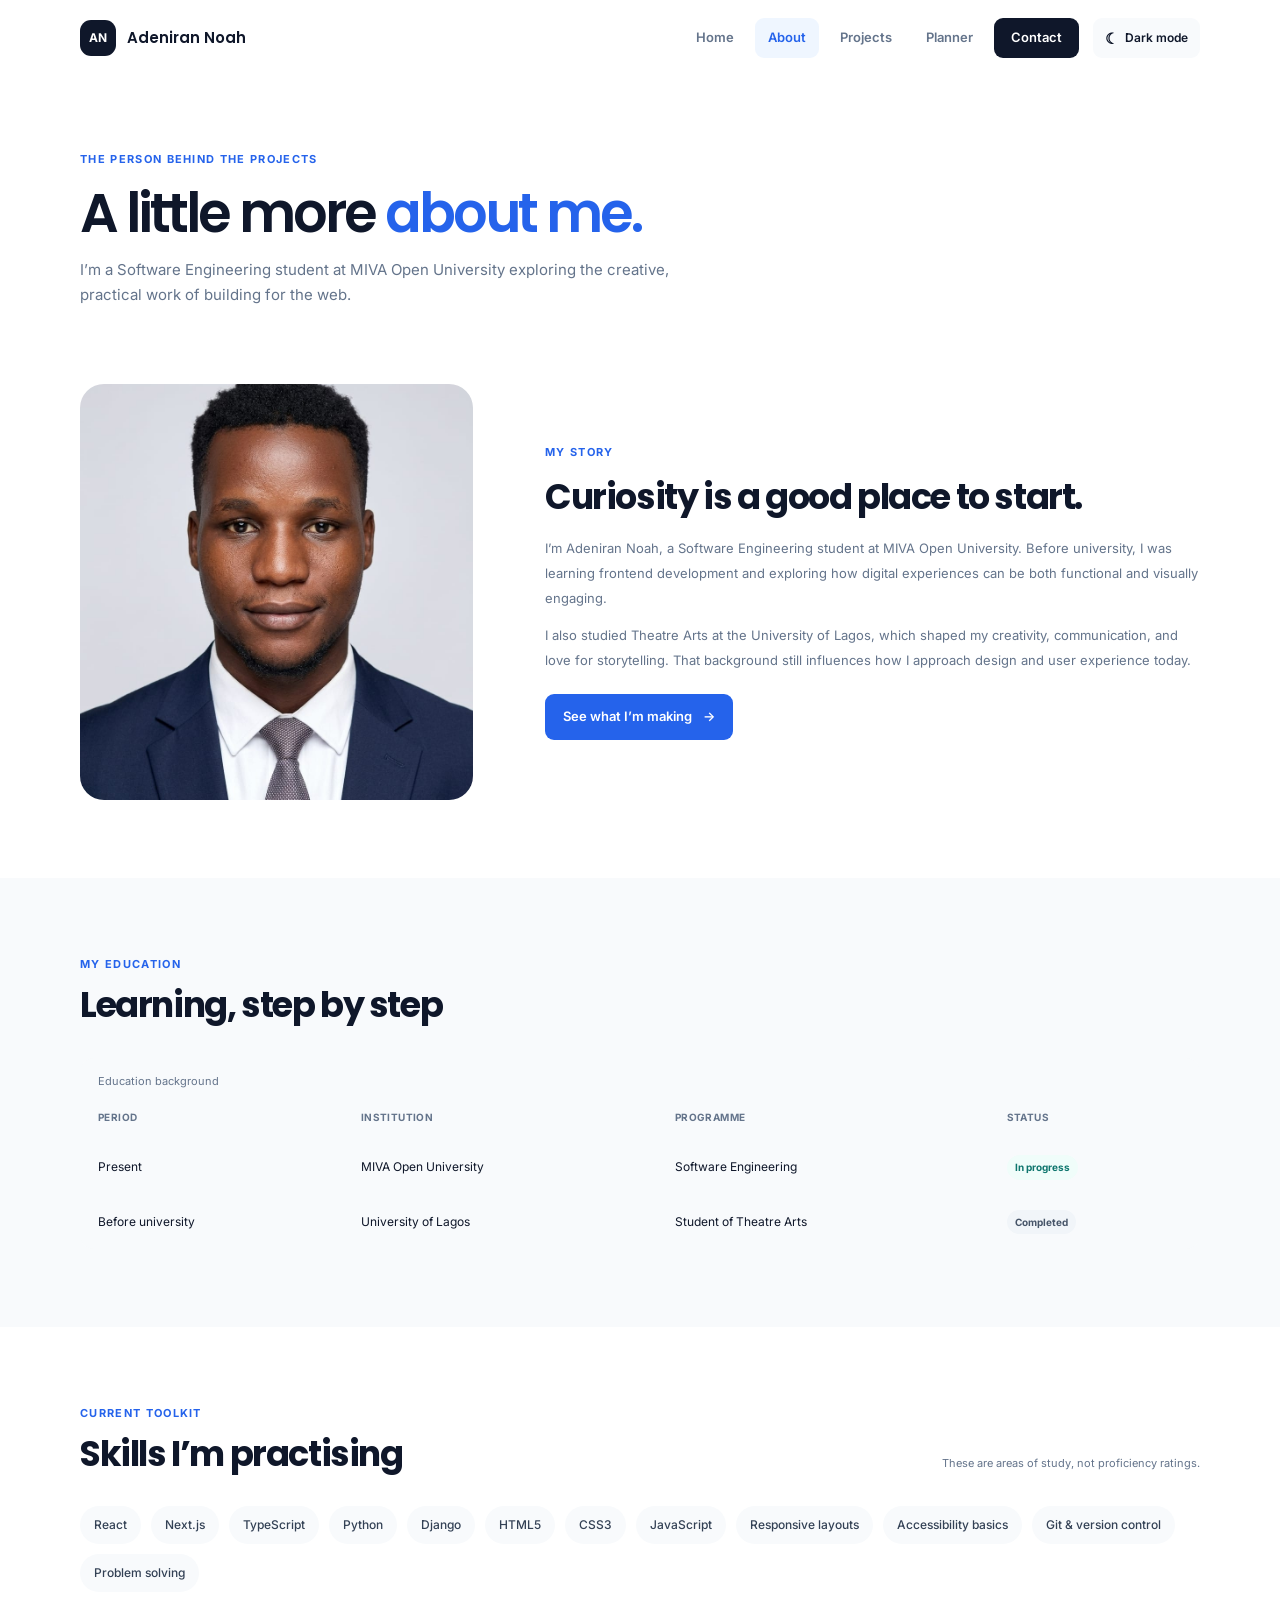
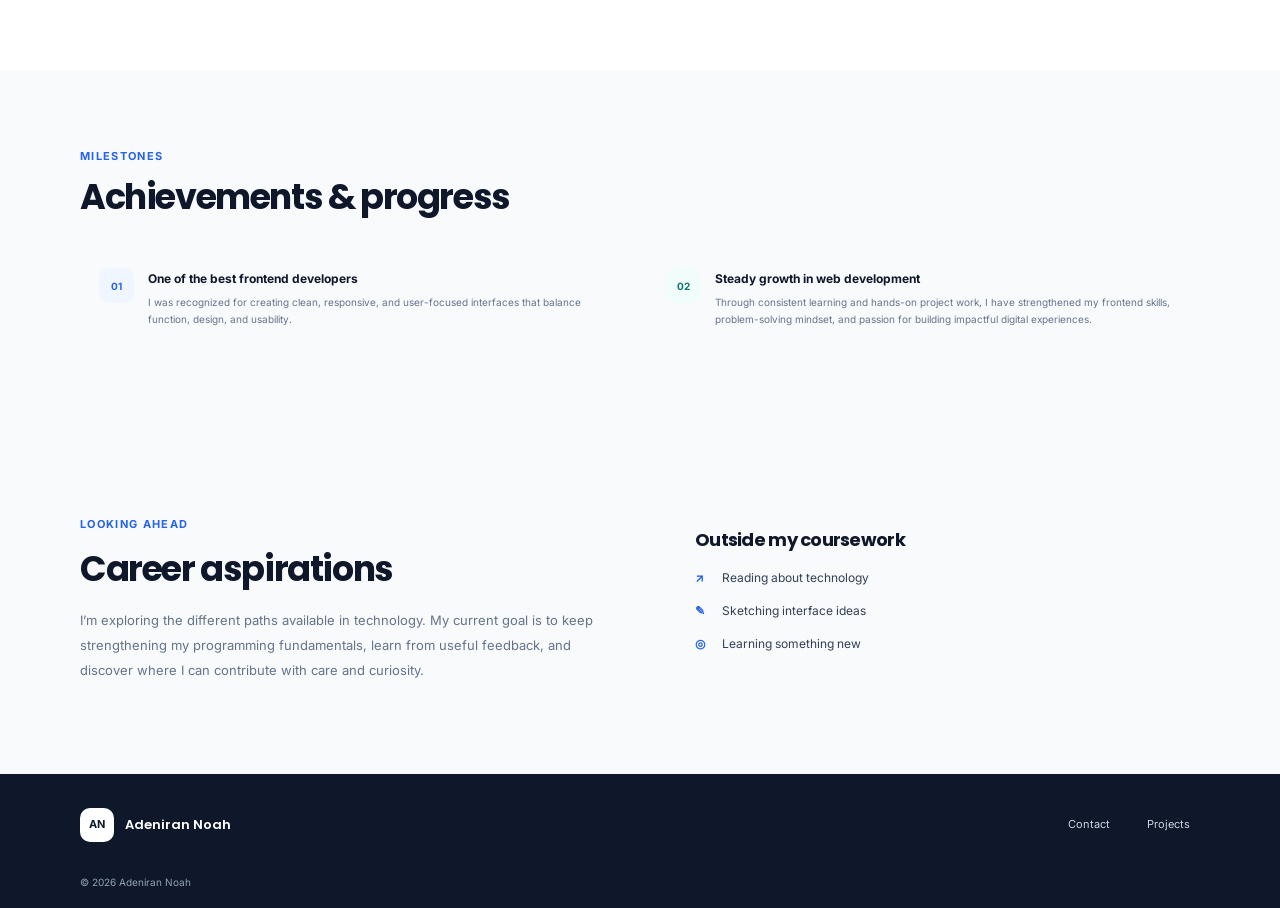
==== commit 15486b34: "Refactor code structure for improved readability and maintainability" ====
--- a/about.html
+++ b/about.html
@@ -22,7 +22,7 @@
   <main id="main">
     <section class="page-hero container"><p class="eyebrow">THE PERSON BEHIND THE PROJECTS</p><h1>A little more <span class="text-blue">about me.</span></h1><p>I’m a Software Engineering student at MIVA Open University exploring the creative, practical work of building for the web.</p></section>
     <section class="section container about-intro">
-      <div class="about-photo"><img src="assets/images/student-portrait.svg" alt="Illustrated portrait placeholder for Adeniran Noah"></div>
+      <div class="about-photo"><img src="assets/images/Adeniran-noah.jpeg" alt="Photograph of Adeniran Noah"></div>
       <div class="about-copy"><p class="eyebrow">MY STORY</p><h2>Curiosity is a good place to start.</h2><p>I’m Adeniran Noah, a Software Engineering student at MIVA Open University. Before university, I was learning frontend development and exploring how digital experiences can be both functional and visually engaging.</p><p>I also studied Theatre Arts at the University of Lagos, which shaped my creativity, communication, and love for storytelling. That background still influences how I approach design and user experience today.</p><a class="button button-primary" href="projects.html">See what I’m making <span aria-hidden="true">→</span></a></div>
     </section>
     <section class="section section-tint"><div class="container">
--- a/css/style.css
+++ b/css/style.css
@@ -36,7 +36,10 @@
 a { color: inherit; }
 button, input, select, textarea { font: inherit; }
 button { cursor: pointer; }
-:focus-visible { outline: 3px solid #60a5fa; outline-offset: 3px; }
+:focus-visible {
+   outline: 3px solid #60a5fa; 
+   outline-offset: 3px;
+   }
 .site-header, .skill-card, .featured-card, .project-card, .stat-card, .progress-card, .task-card, .add-task-panel, .contact-form-card, .interest-card, .achievement-card, .cta-panel, .floating-note, .detail-box, .note, .panel, .card, .dialog, .contact-detail, .demo-notice, .form-field input, .form-field select, .form-field textarea, .button, .nav-contact { box-shadow: none !important; }
 .site-header { backdrop-filter: none !important; }
 .site-header { animation: fade-in .45s ease-out both; }
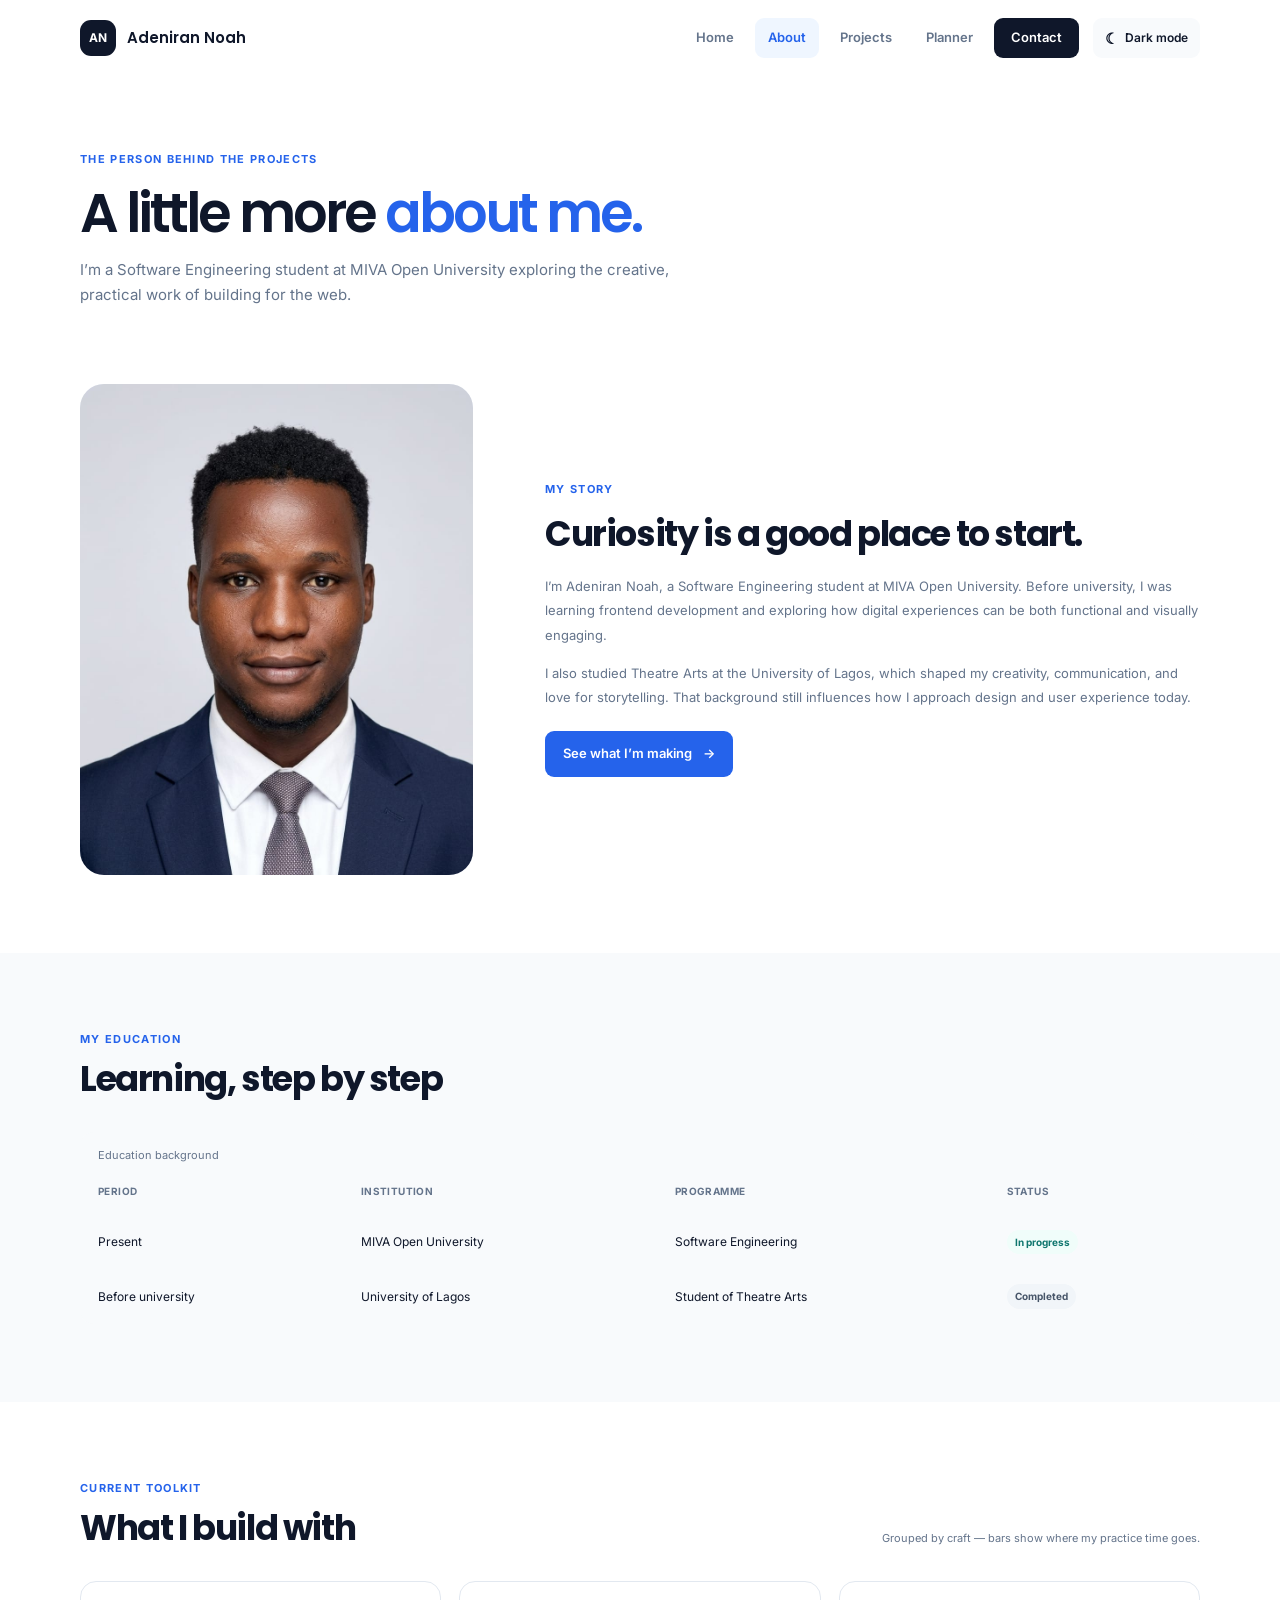
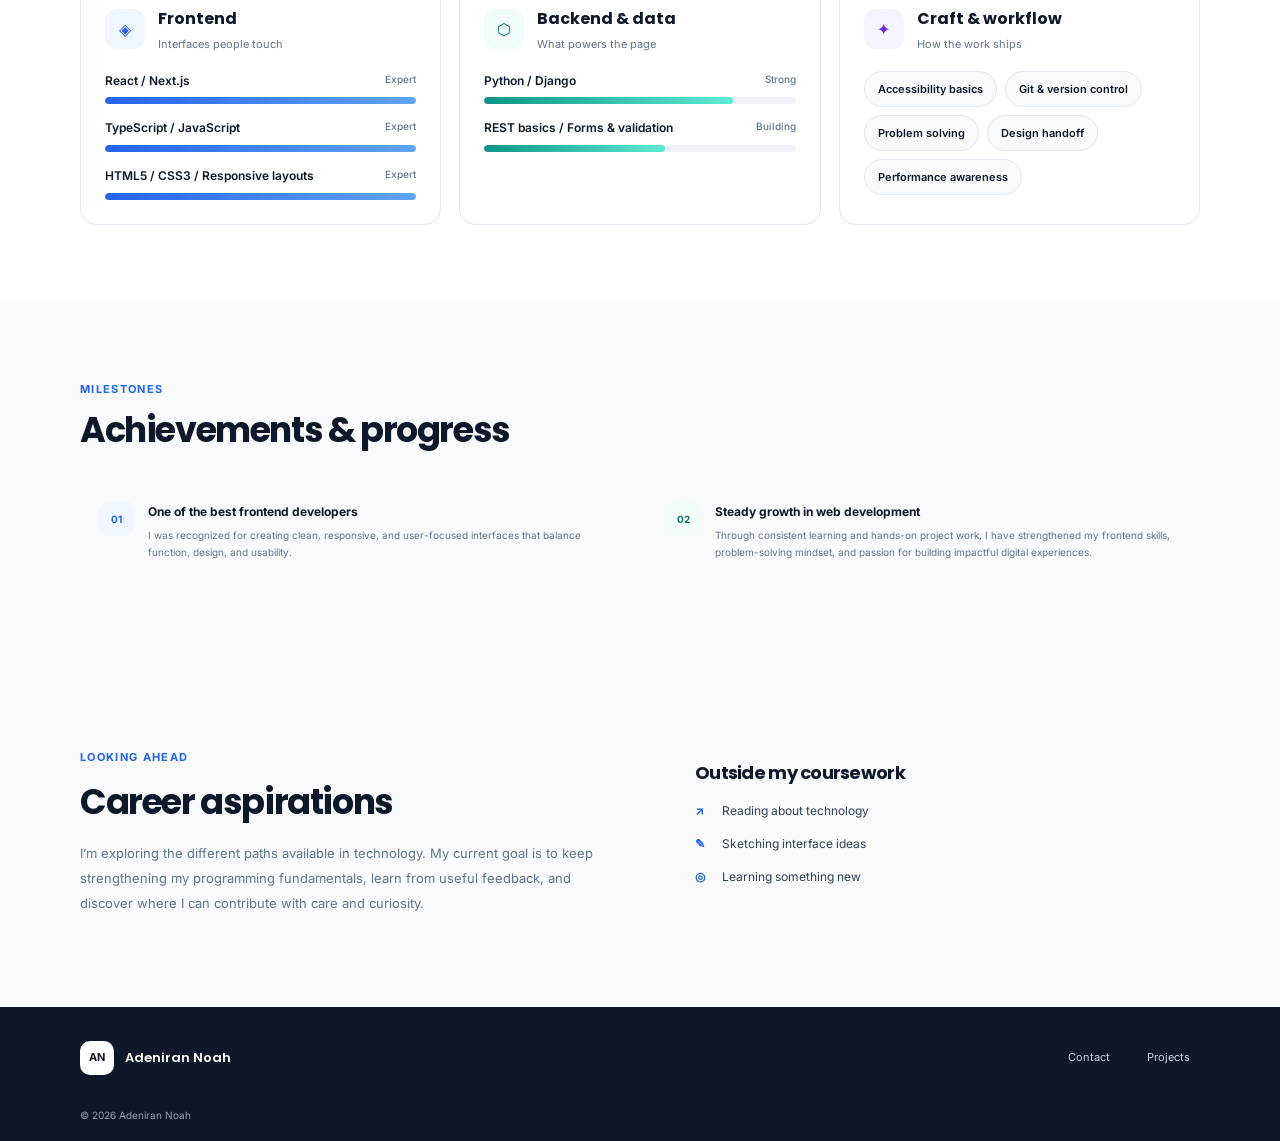
==== commit c2164142: "Enhance skills section layout and styling for better clarity and presentation" ====
--- a/about.html
+++ b/about.html
@@ -30,8 +30,28 @@
       <div class="table-wrap"><table class="education-table"><caption>Education background</caption><thead><tr><th scope="col">Period</th><th scope="col">Institution</th><th scope="col">Programme</th><th scope="col">Status</th></tr></thead><tbody><tr><td>Present</td><td>MIVA Open University</td><td>Software Engineering</td><td><span class="status-pill">In progress</span></td></tr><tr><td>Before university</td><td>University of Lagos</td><td>Student of Theatre Arts</td><td><span class="status-pill status-muted">Completed</span></td></tr></tbody></table></div>
     </div></section>
     <section class="section container">
-      <div class="section-heading"><div><p class="eyebrow">CURRENT TOOLKIT</p><h2>Skills I’m practising</h2></div><p class="section-note">These are areas of study, not proficiency ratings.</p></div>
-      <ul class="chip-list"><li>React</li><li>Next.js</li><li>TypeScript</li><li>Python</li><li>Django</li><li>HTML5</li><li>CSS3</li><li>JavaScript</li><li>Responsive layouts</li><li>Accessibility basics</li><li>Git &amp; version control</li><li>Problem solving</li></ul>
+      <div class="section-heading"><div><p class="eyebrow">CURRENT TOOLKIT</p><h2>What I build with</h2></div><p class="section-note">Grouped by craft — bars show where my practice time goes.</p></div>
+      <div class="skills-grid">
+        <article class="skill-panel">
+          <div class="skill-panel-head"><span class="skill-icon" aria-hidden="true">◈</span><div><h3>Frontend</h3><p>Interfaces people touch</p></div></div>
+          <ul class="skill-meter-list">
+            <li><div class="skill-meter-top"><span>React / Next.js</span><span>Expert</span></div><div class="skill-meter"><span style="width: 100%"></span></div></li>
+            <li><div class="skill-meter-top"><span>TypeScript / JavaScript</span><span>Expert</span></div><div class="skill-meter"><span style="width: 100%"></span></div></li>
+            <li><div class="skill-meter-top"><span>HTML5 / CSS3 / Responsive layouts</span><span>Expert</span></div><div class="skill-meter"><span style="width: 100%"></span></div></li>
+          </ul>
+        </article>
+        <article class="skill-panel">
+          <div class="skill-panel-head"><span class="skill-icon skill-icon-teal" aria-hidden="true">⬡</span><div><h3>Backend &amp; data</h3><p>What powers the page</p></div></div>
+          <ul class="skill-meter-list">
+            <li><div class="skill-meter-top"><span>Python / Django</span><span>Strong</span></div><div class="skill-meter"><span class="teal" style="width: 80%"></span></div></li>
+            <li><div class="skill-meter-top"><span>REST basics / Forms &amp; validation</span><span>Building</span></div><div class="skill-meter"><span class="teal" style="width: 58%"></span></div></li>
+          </ul>
+        </article>
+        <article class="skill-panel">
+          <div class="skill-panel-head"><span class="skill-icon skill-icon-violet" aria-hidden="true">✦</span><div><h3>Craft &amp; workflow</h3><p>How the work ships</p></div></div>
+          <ul class="skill-tag-list"><li>Accessibility basics</li><li>Git &amp; version control</li><li>Problem solving</li><li>Design handoff</li><li>Performance awareness</li></ul>
+        </article>
+      </div>
     </section>
     <section class="section section-tint" id="achievements"><div class="container">
       <div class="section-heading"><div><p class="eyebrow">MILESTONES</p><h2>Achievements &amp; progress</h2></div></div>
--- a/css/style.css
+++ b/css/style.css
@@ -94,9 +94,9 @@
 .hero-meta strong { color: var(--navy); font-size: 12px; }
 .meta-divider { width: 1px; height: 15px; margin-inline: 5px; background: var(--border); }
 .hero-art { position: relative; min-height: 410px; display: grid; place-items: center; }
-.portrait-frame { position: relative; z-index: 1; width: min(340px, 80%); aspect-ratio: 1 / 1.04; overflow: hidden; border: 10px solid white; border-radius: 44% 44% 28px 28px; background: #e8f1ff; transform: rotate(2deg); }
-.portrait-frame img { width: 100%; height: 100%; object-fit: cover; }
-.hero-shape { position: absolute; right: 3%; bottom: 1%; width: 85%; height: 76%; border-radius: 48% 52% 30% 34%; background: #eff6ff; transform: rotate(-8deg); }
+.portrait-frame { position: relative; z-index: 1; width: min(320px, 78%); aspect-ratio: 3 / 4; overflow: hidden; border: 4px solid white; border-radius: 160px 160px 24px 24px; background: #e8f1ff; transform: rotate(2deg); }
+.portrait-frame img { width: 100%; height: 100%; object-fit: cover; object-position: top center; display: block; }
+.hero-shape { position: absolute; right: 8%; bottom: 4%; width: 72%; height: 68%; border-radius: 48% 52% 30% 34%; background: #eff6ff; transform: rotate(-8deg); }
 .floating-note { position: absolute; z-index: 2; right: 0; bottom: 43px; display: flex; align-items: center; gap: 11px; padding: 13px 17px; border: 0; border-radius: 13px; background: white; }
 .floating-note strong, .floating-note small { display: block; }
 .floating-note strong { font-size: 11px; }
@@ -133,7 +133,7 @@
 .page-hero > p:last-child { max-width: 650px; margin-bottom: 0; color: var(--muted); font-size: 15px; }
 .about-intro { display: grid; grid-template-columns: .75fr 1.25fr; align-items: center; gap: 72px; padding-top: 48px; }
 .about-photo { overflow: hidden; border-radius: 24px; background: #eff6ff; }
-.about-photo img { width: 100%; aspect-ratio: 1 / 1.06; object-fit: cover; }
+.about-photo img { width: 100%; aspect-ratio: 4 / 5; object-fit: cover; object-position: top center; }
 .about-copy h2 { margin-bottom: 17px; }
 .about-copy p:not(.eyebrow) { color: var(--muted); font-size: 13px; line-height: 1.9; }
 .about-copy .button { margin-top: 8px; }
@@ -147,6 +147,28 @@
 .status-muted { background: #f1f5f9; color: #475569; }
 .section-note { margin: 0 0 4px; color: var(--muted); font-size: 11px; }
 .chip-list { display: flex; flex-wrap: wrap; gap: 10px; margin: 0; padding: 0; list-style: none; }
+.skills-grid { display: grid; grid-template-columns: repeat(3, 1fr); gap: 18px; }
+.skill-panel { padding: 24px; border: 1px solid var(--border); border-radius: var(--radius); background: var(--surface); }
+.skill-panel-head { display: flex; align-items: center; gap: 13px; margin-bottom: 18px; }
+.skill-panel-head h3 { margin: 0 0 2px; font-size: 16px; }
+.skill-panel-head p { margin: 0; color: var(--muted); font-size: 11px; }
+.skill-icon { width: 40px; height: 40px; display: grid; flex: 0 0 auto; place-items: center; border-radius: 12px; background: #eff6ff; color: var(--blue); font-size: 16px; }
+.skill-icon-teal { background: #f0fdfa; color: #0f766e; }
+.skill-icon-violet { background: #f5f3ff; color: #6d28d9; }
+.skill-meter-list { display: grid; gap: 14px; margin: 0; padding: 0; list-style: none; }
+.skill-meter-top { display: flex; justify-content: space-between; gap: 10px; margin-bottom: 7px; font-size: 12px; font-weight: 600; }
+.skill-meter-top span:last-child { color: var(--muted); font-size: 10px; font-weight: 500; }
+.skill-meter { height: 7px; overflow: hidden; border-radius: 99px; background: #eef2f7; }
+.skill-meter span { width: 0; height: 100%; display: block; border-radius: inherit; background: linear-gradient(90deg, var(--blue), #60a5fa); }
+.skill-meter span.teal { background: linear-gradient(90deg, #0d9488, #5eead4); }
+.skill-tag-list { display: flex; flex-wrap: wrap; gap: 8px; margin: 0; padding: 0; list-style: none; }
+.skill-tag-list li { padding: 8px 13px; border: 1px solid var(--border); border-radius: 99px; background: var(--background); color: var(--text); font-size: 11px; font-weight: 600; }
+html[data-theme="dark"] .skill-panel { background-color: #131e33; border-color: #1e293b; }
+html[data-theme="dark"] .skill-meter { background: #1e293b; }
+html[data-theme="dark"] .skill-icon { background-color: #132c4d; color: #93c5fd; }
+html[data-theme="dark"] .skill-icon-teal { background-color: #0f2e2c; color: #5eead4; }
+html[data-theme="dark"] .skill-icon-violet { background-color: #2a2350; color: #c4b5fd; }
+html[data-theme="dark"] .skill-tag-list li { background-color: #0f172a; border-color: #1e293b; }
 .chip-list li { padding: 9px 14px; border: 0; border-radius: 99px; background: #f8fafc; color: #334155; font-size: 12px; font-weight: 500; }
 .achievement-grid { display: grid; grid-template-columns: repeat(2, 1fr); gap: 14px; }
 .achievement-card { display: flex; align-items: flex-start; gap: 14px; padding: 19px; border: 0; border-radius: 13px; background: #f8fafc; }
@@ -269,11 +291,11 @@
 .footer-links a:hover { background: rgb(255 255 255 / 10%); color: white; }
 .footer-bottom { display: flex; justify-content: space-between; gap: 15px; padding-top: 12px; color: #94a3b8; font-size: 10px; }
 
-html[data-theme="dark"] body,
-html[data-theme="dark"] .site-header,
-html[data-theme="dark"] .site-footer { background-color: var(--surface); color: var(--text); }
-html[data-theme="dark"] .site-header { background: rgb(15 23 42 / 94%); }
-html[data-theme="dark"] .section-tint,
+html[data-theme="dark"] { --blue: #60a5fa; --blue-dark: #93c5fd; --background: #0b1120; --surface: #0f172a; }
+html[data-theme="dark"] body { background-color: #0b1120; color: var(--text); }
+html[data-theme="dark"] .site-header { background: rgb(11 17 32 / 92%); border-bottom: 1px solid #1e293b; }
+html[data-theme="dark"] .nav-links { border-color: #1e293b; }
+html[data-theme="dark"] .section-tint { background-color: #0b1120; }
 html[data-theme="dark"] .skill-card,
 html[data-theme="dark"] .featured-card,
 html[data-theme="dark"] .project-card,
@@ -289,15 +311,16 @@
 html[data-theme="dark"] .floating-note,
 html[data-theme="dark"] .filter-label select,
 html[data-theme="dark"] .theme-toggle,
-html[data-theme="dark"] .menu-toggle { background-color: #111c30; }
+html[data-theme="dark"] .menu-toggle { background-color: #131e33; border: 1px solid #1e293b; }
+html[data-theme="dark"] .floating-note { border: 1px solid #1e293b; }
 html[data-theme="dark"] .brand,
 html[data-theme="dark"] .nav-links a,
 html[data-theme="dark"] .project-content h2,
 html[data-theme="dark"] .education-table,
 html[data-theme="dark"] .task-details h3,
 html[data-theme="dark"] .form-field label,
-html[data-theme="dark"] .theme-toggle,
-html[data-theme="dark"] .menu-toggle span { color: var(--text); }
+html[data-theme="dark"] .theme-toggle { color: var(--text); }
+html[data-theme="dark"] .menu-toggle span { background: var(--text); }
 html[data-theme="dark"] .brand-mark { background: #e2e8f0; color: #0f172a; }
 html[data-theme="dark"] .nav-links a:hover,
 html[data-theme="dark"] .nav-links a[aria-current="page"],
@@ -310,6 +333,25 @@
 html[data-theme="dark"] .form-field textarea,
 html[data-theme="dark"] .dialog-close { border-color: #334155; background-color: #111c30; color: var(--text); }
 html[data-theme="dark"] .button-secondary:hover { background: #1e293b; }
+html[data-theme="dark"] .hero-shape { background: #16233d; }
+html[data-theme="dark"] .portrait-frame { border-color: #1e293b; background: #16233d; }
+html[data-theme="dark"] .hero-meta strong { color: var(--text); }
+html[data-theme="dark"] .eyebrow { color: #93c5fd; }
+html[data-theme="dark"] .text-blue { color: #93c5fd; }
+html[data-theme="dark"] .button-secondary { background-color: #131e33; color: var(--text); }
+html[data-theme="dark"] .hero-lede { color: #b6c2d2; }
+html[data-theme="dark"] .featured-card > img, html[data-theme="dark"] .project-image, html[data-theme="dark"] .about-photo { background: #16233d; }
+html[data-theme="dark"] .progress-track { background: #1e293b; }
+html[data-theme="dark"] .form-field input::placeholder, html[data-theme="dark"] .form-field textarea::placeholder { color: #64748b; }
+html[data-theme="dark"] .form-field select, html[data-theme="dark"] .filter-label select { background-image: url("data:image/svg+xml,%3Csvg xmlns='http://www.w3.org/2000/svg' width='16' height='16' viewBox='0 0 16 16' fill='none'%3E%3Cpath d='m3 6 5 5 5-5' stroke='%23e2e8f0' stroke-width='1.7' stroke-linecap='round' stroke-linejoin='round'/%3E%3C/svg%3E"); }
+html[data-theme="dark"] .contact-detail div a, html[data-theme="dark"] .contact-detail div strong { color: var(--text); }
+html[data-theme="dark"] .interest-list { color: #cbd5e1; }
+html[data-theme="dark"] .message-success { color: #4ade80; }
+html[data-theme="dark"] .notice { background: #2a1215; color: #fca5a5; }
+html[data-theme="dark"] .stat-blue { background-color: #132c4d; color: #93c5fd; }
+html[data-theme="dark"] .stat-amber { background-color: #2e230f; color: #fbbf24; }
+html[data-theme="dark"] .stat-green { background-color: #0f2e1f; color: #4ade80; }
+html[data-theme="dark"] .stat-teal { background-color: #0f2e2c; color: #5eead4; }
 html[data-theme="dark"] .project-note,
 html[data-theme="dark"] .planner-tip,
 html[data-theme="dark"] .demo-notice { background: #111c30; }
@@ -321,12 +363,21 @@
 html[data-theme="dark"] .chip-list li,
 html[data-theme="dark"] .tech-list li,
 html[data-theme="dark"] .achievement-mark,
-html[data-theme="dark"] .status-pill,
-html[data-theme="dark"] .status-muted,
-html[data-theme="dark"] .local-badge,
-html[data-theme="dark"] .priority-low,
-html[data-theme="dark"] .priority-medium,
-html[data-theme="dark"] .priority-high { background-color: #1e293b; color: #cbd5e1; }
+html[data-theme="dark"] .status-muted { background-color: #1e293b; color: #cbd5e1; }
+html[data-theme="dark"] .status-pill { background-color: #0f2e1f; color: #4ade80; }
+html[data-theme="dark"] .local-badge { background-color: #0f2e1f; color: #4ade80; border: 1px solid #14532d; }
+html[data-theme="dark"] .priority-low { background-color: #1e293b; color: #cbd5e1; border: 1px solid #334155; }
+html[data-theme="dark"] .priority-medium { background-color: #2e230f; color: #fbbf24; border: 1px solid #57500f; }
+html[data-theme="dark"] .priority-high { background-color: #2a1215; color: #fca5a5; border: 1px solid #7f1d1d; }
+html[data-theme="dark"] .stat-card:nth-child(1) strong { color: #93c5fd; }
+html[data-theme="dark"] .stat-card:nth-child(2) strong { color: #fbbf24; }
+html[data-theme="dark"] .stat-card:nth-child(3) strong { color: #4ade80; }
+html[data-theme="dark"] .stat-card:nth-child(4) strong { color: #5eead4; }
+html[data-theme="dark"] .task-card.is-complete .task-details h3 { color: #64748b; }
+html[data-theme="dark"] .task-card.is-complete { border-color: #14532d; }
+html[data-theme="dark"] .delete-task { color: #94a3b8; }
+html[data-theme="dark"] .delete-task:hover { color: #f87171; }
+html[data-theme="dark"] .task-check { accent-color: #60a5fa; }
 html[data-theme="dark"] .tag-teal,
 html[data-theme="dark"] .achievement-mark-teal { background-color: #123b3b; color: #99f6e4; }
 html[data-theme="dark"] .tag-violet { background-color: #312e50; color: #ddd6fe; }
@@ -356,7 +407,7 @@
   .menu-toggle[aria-expanded="true"] span:first-child { transform: translateY(7px) rotate(45deg); }
   .menu-toggle[aria-expanded="true"] span:nth-child(2) { opacity: 0; }
   .menu-toggle[aria-expanded="true"] span:last-child { transform: translateY(-7px) rotate(-45deg); }
-  .nav-links { position: absolute; top: calc(100% + 1px); right: 0; left: 0; display: none; align-items: stretch; gap: 0; padding: 8px 18px 16px; border-bottom: 0; background: white; }
+  .nav-links { position: absolute; top: calc(100% + 1px); right: 0; left: 0; display: none; align-items: stretch; gap: 0; padding: 8px 18px 16px; border-bottom: 0; background: var(--surface); }
   .nav-links.is-open { display: flex; flex-direction: column; }
   .nav-links li { padding-block: 5px; }
   .nav-links a { display: flex; padding: 8px 12px; }
@@ -373,7 +424,7 @@
   .intro-grid, .two-column-section { grid-template-columns: 1fr; gap: 18px; }
   .intro-grid h2 br { display: none; }
   .section-heading { align-items: start; flex-direction: column; gap: 13px; margin-bottom: 23px; }
-  .skill-grid, .featured-grid { grid-template-columns: 1fr; }
+  .skill-grid, .featured-grid, .skills-grid { grid-template-columns: 1fr; }
   .achievement-grid { grid-template-columns: 1fr; }
   .skill-card { padding: 21px; }
   .featured-card { display: grid; grid-template-columns: .85fr 1.15fr; }
@@ -387,7 +438,7 @@
   .page-hero h1 { font-size: clamp(37px, 9.5vw, 50px); }
   .about-intro { grid-template-columns: 1fr; gap: 28px; padding-top: 30px; }
   .about-photo { max-width: 360px; }
-  .about-photo img { aspect-ratio: 1.2; }
+  .about-photo img { aspect-ratio: 4 / 5; }
   .section-note { margin-top: -6px; }
   .two-column-section { gap: 25px; }
   .projects-grid { grid-template-columns: 1fr; padding-top: 20px; }
